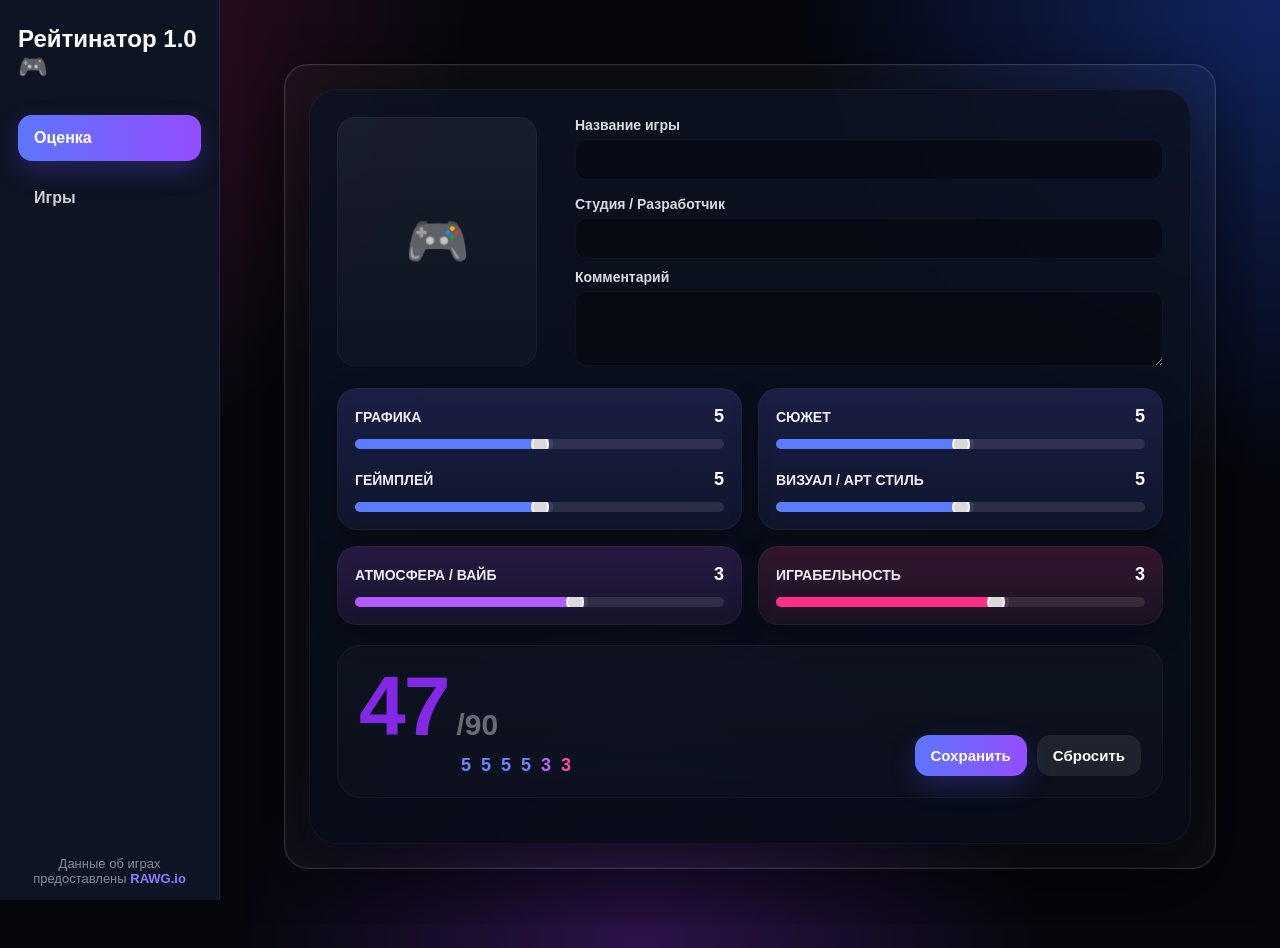
==== index.html @ c1629bd5 "added api for games" ====
<!DOCTYPE html>
<html lang="ru">
<head>
  <meta charset="UTF-8" />
  <meta name="viewport" content="width=device-width, initial-scale=1.0" />
  <title>Оценщик</title>
  <link rel="stylesheet" href="style.css">
  <script src="site.js" defer></script>
</head>
<body>
  <div class="app-layout">

    <aside class="sidebar">
      <div class="sidebar-logo">Рейтинатор 1.0 🎮</div>

      <button class="sidebar-btn active" onclick="window.location.href='index.html'">
        Оценка
      </button>

      <button class="sidebar-btn" onclick="window.location.href='games.html'">
        Игры
      </button>

      
      <div class="rawg-credit">
        Данные об играх предоставлены 
        <a href="https://rawg.io/" target="_blank">RAWG.io</a>
      </div>
    </aside>

    <main class="main-content">
      <section id="ratingSection" class="content-section">
        <div class="app-shell">
          <div class="panel">
            <div class="top-box">
              <div class="cover">🎮</div>

              <div class="track-info">
                <div class="field game-search-field">
                  <label for="gameName">Название игры</label>
                  <input type="text" id="gameName" autocomplete="off">
                  <div id="gameDropdown" class="gameDropdown"></div>
                </div>

                <div class="field">
                  <label for="gameStudio">Студия / Разработчик</label>
                  <input type="text" id="gameStudio">
                </div>

                <div class="field">
                  <label for="gameComment">Комментарий</label>
                  <textarea id="gameComment" rows="3"></textarea>
                </div>
              </div>
            </div>

            <div class="sliders-grid">
              <div class="slider-card purple">
                <div class="slider-row">
                  <div class="slider-head">
                    <span>Графика</span>
                    <span id="graphicsValue">10</span>
                  </div>
                  <input class="blue" type="range" id="graphics" min="0" max="10" value="5">
                </div>

                <div class="slider-row">
                  <div class="slider-head">
                    <span>Геймплей</span>
                    <span id="gameplayValue">10</span>
                  </div>
                  <input class="blue" type="range" id="gameplay" min="0" max="10" value="5">
                </div>
              </div>

              <div class="slider-card purple">
                <div class="slider-row">
                  <div class="slider-head">
                    <span>Сюжет</span>
                    <span id="storyValue">10</span>
                  </div>
                  <input class="blue" type="range" id="story" min="0" max="10" value="5">
                </div>  

                <div class="slider-row">
                  <div class="slider-head">
                    <span>Визуал / Арт стиль</span>
                    <span id="visualValue">10</span>
                  </div>
                  <input class="blue" type="range" id="visual" min="0" max="10" value="5">
                </div>
              </div>

              <div class="slider-card magenta">
                <div class="slider-row">
                  <div class="slider-head">
                    <span>Атмосфера / Вайб</span>
                    <span id="vibeValue">5</span>
                  </div>
                  <input class="violet" type="range" id="vibe" min="0" max="5" value="3">
                </div>
              </div>

              <div class="slider-card pink">
                <div class="slider-row">
                  <div class="slider-head">
                    <span>Играбельность</span>
                    <span id="replayValue">5</span>
                  </div>
                  <input class="pink" type="range" id="replay" min="0" max="5" value="3">
                </div>
              </div>
            </div>

            <div class="bottom-box">
              <div>
                <div class="score-wrap">
                  <div class="score-main">
                    <div class="score-value" id="totalScore">45</div>
                    <div class="score-max">/90</div>
                  </div>
                </div>

                <div class="mini-values">
                  <span class="blue-num" id="miniGraphics">10</span>
                  <span class="blue-num" id="miniGameplay">10</span>
                  <span class="blue-num" id="miniStory">10</span>
                  <span class="blue-num" id="miniVisual">10</span>
                  <span class="violet-num" id="miniVibe">5</span>
                  <span class="pink-num" id="miniReplay">5</span>
                </div>
              </div>


              <div class="actions">
                <button class="save-btn" onclick="addGame()">Сохранить</button>
                <button class="clear-btn" onclick="resetForm()">Сбросить</button>
              </div>
            </div>
          </div>
        </div>
      </section>
    </main>
  </div>

</body>
</html>
---- style.css ----
*{
        box-sizing:border-box;
        margin:0;
        padding:0;
    }

    body{
        margin:0;
        padding:0;
    }

        .app-layout{
        display:flex;
        min-height:100vh;
        width:100%;
    }
    
    .sidebar{
    position:fixed;
    left:0;
    top:0;
    width:220px;
    height:100vh;

    background:#0f1424;
    border-right:1px solid rgba(255,255,255,0.08);

    padding:25px 18px;

    display:flex;
    flex-direction:column;
    gap:14px;
    }

    .main-content{
    margin-left:220px;
    width:calc(100% - 220px);
    padding:40px;
    }

    .sidebar-logo {
    font-size: 24px;
    font-weight: 800;
    margin-bottom: 20px;
    color: white;
    }

    .sidebar-btn {
    border: none;
    background: transparent;
    color: rgba(255,255,255,0.8);
    padding: 14px 16px;
    border-radius: 14px;
    text-align: left;
    font-size: 16px;
    font-weight: 700;
    cursor: pointer;
    transition: 0.2s ease;
    }

    .sidebar-btn:hover {
    background: rgba(255,255,255,0.06);
    color: white;
    }

    .sidebar-btn.active {
    background: linear-gradient(90deg, #5d76ff, #954dff);
    color: white;
    box-shadow: 0 10px 25px rgba(101, 85, 255, 0.25);
    }

    .main-content {
    flex: 1;
    overflow-y: auto;
    }

    .content-section {
    width: 100%;
    }

    .games-title {
    margin-top: 0;
    margin-bottom: 20px;
    }



    body {
      margin: 0;
      min-height: 100vh;
      font-family: Arial, sans-serif;
      color: white;
      background:
        radial-gradient(circle at top left, rgba(173, 32, 95, 0.35), transparent 30%),
        radial-gradient(circle at top right, rgba(39, 92, 255, 0.35), transparent 30%),
        radial-gradient(circle at bottom center, rgba(161, 52, 255, 0.25), transparent 35%),
        #05070d;
      padding: 24px;
    }

    .app-shell {
      max-width: 1180px;
      margin: 0 auto;
      border: 1px solid rgba(255,255,255,0.15);
      border-radius: 24px;
      padding: 24px;
      background: rgba(255,255,255,0.03);
      box-shadow:
        0 0 0 1px rgba(255,255,255,0.03) inset,
        0 25px 80px rgba(0,0,0,0.45);
      backdrop-filter: blur(12px);
    }

    .panel {
      max-width: 1200px;
      margin: 0 auto;
      border-radius: 28px;
      padding: 28px;
      background: linear-gradient(
        180deg,
        rgba(12, 18, 34, 0.88),
        rgba(7, 12, 24, 0.93)
      );
      box-shadow:
        0 16px 60px rgba(0, 0, 0, 0.45),
        0 0 0 1px rgba(255,255,255,0.04) inset;
    }

    .top-box {
      display: grid;
      grid-template-columns: 120px 1fr;
      gap: 18px;
      align-items: stretch;
      margin-bottom: 22px;
    }

    .cover {
      border-radius: 18px;
      background: linear-gradient(180deg, rgba(255,255,255,0.05), rgba(255,255,255,0.02));
      display: flex;
      align-items: center;
      justify-content: center;
      font-size: 52px;
      min-height: 120px;
      min-width: 200px;
      box-shadow: 0 0 0 1px rgba(255,255,255,0.04) inset;
    }

    .track-info {
      display: grid;
      gap: 10px;
    }

    .field {
      display: flex;
      flex-direction: column;
      gap: 6px;
      margin-left: 100px;
    }

    .field label {
      font-size: 14px;
      color: rgba(255,255,255,0.85);
      font-weight: bold;
    }

    .field input,
    .field textarea {
      width: 100%;
      border: none;
      outline: none;
      border-radius: 12px;
      padding: 12px 14px;
      background: rgba(0,0,0,0.35);
      color: white;
      font-size: 15px;
      box-shadow: 0 0 0 1px rgba(255,255,255,0.04) inset;
    }

    .field input::placeholder,
    .field textarea::placeholder {
      color: rgba(255,255,255,0.3);
    }

    .sliders-grid {
      display: grid;
      grid-template-columns: 1fr 1fr;
      gap: 16px;
      margin-bottom: 20px;
    }

    .slider-card {
      border-radius: 20px;
      padding: 18px 18px 14px;
      background: linear-gradient(180deg, rgba(255,255,255,0.03), rgba(255,255,255,0.02));
      box-shadow:
        0 0 0 1px rgba(255,255,255,0.04) inset,
        0 10px 30px rgba(0,0,0,0.2);
    }

    .slider-card.purple {
      background:
        linear-gradient(180deg, rgba(91, 94, 255, 0.16), rgba(41, 61, 186, 0.08)),
        rgba(255,255,255,0.02);
    }

    .slider-card.magenta {
      background:
        linear-gradient(180deg, rgba(179, 65, 255, 0.16), rgba(130, 45, 185, 0.08)),
        rgba(255,255,255,0.02);
    }

    .slider-card.pink {
      background:
        linear-gradient(180deg, rgba(255, 44, 128, 0.16), rgba(171, 23, 81, 0.08)),
        rgba(255,255,255,0.02);
    }

    .slider-row {
      margin-bottom: 16px;
    }

    .slider-row:last-child {
      margin-bottom: 0;
    }

    .slider-head {
      display: flex;
      justify-content: space-between;
      align-items: center;
      gap: 12px;
      margin-bottom: 8px;
      font-size: 14px;
      font-weight: 700;
      text-transform: uppercase;
      color: rgba(255,255,255,0.93);
    }

    .slider-head span:last-child {
      font-size: 18px;
      color: white;
      min-width: 24px;
      text-align: right;
    }

    input[type="range"] {
      -webkit-appearance: none;
      appearance: none;
      width: 100%;
      height: 10px;
      border-radius: 999px;
      outline: none;
      background: rgba(255,255,255,0.10);
      overflow: hidden;
    }

    input[type="range"]::-webkit-slider-runnable-track {
      height: 10px;
      border-radius: 999px;
    }

    input.blue::-webkit-slider-thumb,
    input.violet::-webkit-slider-thumb,
    input.pink::-webkit-slider-thumb {
      -webkit-appearance: none;
      appearance: none;
      width: 18px;
      height: 18px;
      border-radius: 50%;
      margin-top: -4px;
      border: 2px solid rgba(255,255,255,0.8);
      background: #d9d9d9;
      box-shadow:
        -300px 0 0 300px currentColor,
        0 0 0 4px rgba(255,255,255,0.08);
      cursor: pointer;
    }

    input.blue {
      color: #5c7cff;
    }

    input.violet {
      color: #b15cff;
    }

    input.pink {
      color: #ff2f87;
    }

    .bottom-box {
      display: grid;
      grid-template-columns: 1fr auto;
      gap: 16px;
      align-items: end;
      border-radius: 24px;
      padding: 22px;
      background: linear-gradient(180deg, rgba(255,255,255,0.025), rgba(255,255,255,0.015));
      box-shadow: 0 0 0 1px rgba(255,255,255,0.04) inset;
      margin-bottom: 18px;
    }

    .score-wrap {
      display: flex;
      align-items: center;
      gap: 18px;
      flex-wrap: wrap;
    }

    .score-icon {
      width: 82px;
      height: 82px;
      border-radius: 50%;
      background: #ffd537;
      color: #111;
      display: flex;
      align-items: center;
      justify-content: center;
      font-size: 44px;
      font-weight: bold;
      box-shadow: 0 10px 30px rgba(255, 213, 55, 0.28);
    }

    .score-main {
      display: flex;
      align-items: baseline;
      gap: 8px;
      flex-wrap: wrap;
    }

    .score-value {
      font-size: 84px;
      font-weight: 800;
      line-height: 0.95;
      color: #8328e4;
      letter-spacing: -2px;
    }

    .score-max {
      font-size: 30px;
      color: rgba(255,255,255,0.38);
      font-weight: 700;
    }

    .mini-values {
      display: flex;
      gap: 10px;
      flex-wrap: wrap;
      margin-top: 8px;
      margin-left: 102px;
      font-weight: 700;
      font-size: 18px;
    }

    .mini-values .blue-num {
      color: #6b85ff;
    }

    .mini-values .violet-num {
      color: #b867ff;
    }

    .mini-values .pink-num {
      color: #ff4c9d;
    }

    .actions {
      display: flex;
      gap: 10px;
      align-items: center;
      flex-wrap: wrap;
      justify-content: flex-end;
    }

    button {
      border: none;
      cursor: pointer;
      border-radius: 14px;
      padding: 12px 16px;
      font-size: 15px;
      font-weight: 700;
      color: white;
      transition: 0.2s ease;
    }

    .save-btn {
      background: linear-gradient(90deg, #5d76ff, #954dff);
      box-shadow: 0 10px 25px rgba(101, 85, 255, 0.25);
    }

    .clear-btn {
      background: rgba(255,255,255,0.08);
    }

    .danger-btn {
      background: rgba(255, 63, 120, 0.18);
      color: #ff87b2;
    }

    button:hover {
      transform: translateY(-1px);
      opacity: 0.95;
    }

    .list {
      display: grid;
      gap: 14px;
    }

    .saved-card {
      border-radius: 18px;
      padding: 18px;
      background: rgba(255,255,255,0.035);
      box-shadow: 0 0 0 1px rgba(255,255,255,0.04) inset;
    }

    .saved-card-top {
      display: flex;
      justify-content: space-between;
      gap: 14px;
      align-items: start;
      margin-bottom: 10px;
    }

    .saved-card h4 {
      margin: 0 0 6px 0;
      font-size: 22px;
    }

    .saved-meta {
      color: rgba(255,255,255,0.65);
      font-size: 14px;
    }

    .saved-score {
      font-size: 28px;
      font-weight: 800;
      color: #ffd537;
      white-space: nowrap;
    }

    .saved-comment {
      color: rgba(255,255,255,0.88);
      margin-top: 10px;
      line-height: 1.5;
    }

    .saved-stats {
      display: flex;
      gap: 12px;
      flex-wrap: wrap;
      margin-top: 12px;
      font-size: 14px;
      color: rgba(255,255,255,0.78);
    }

    .saved-actions {
      margin-top: 14px;
      display: flex;
      gap: 10px;
      flex-wrap: wrap;
    }

    .empty {
      text-align: center;
      color: rgba(255,255,255,0.45);
      padding: 20px 0 10px;
    }

    @media (max-width: 900px) {
      .sliders-grid {
        grid-template-columns: 1fr;
      }

      .bottom-box {
        grid-template-columns: 1fr;
      }

      .actions {
        justify-content: flex-start;
      }

      .score-value {
        font-size: 64px;
      }

      .mini-values {
        margin-left: 0;
      }
    }

    @media (max-width: 640px) {
      .top-box {
        grid-template-columns: 1fr;
      }

      .cover {
        min-height: 100px;
      }

      .score-icon {
        width: 64px;
        height: 64px;
        font-size: 34px;
      }

      .score-value {
        font-size: 52px;
      }
    }

    .actions-games{
        padding-top: 20px;
    }

    .score-label {
    margin-top: 8px;
    font-size: 22px;
    font-weight: 800;
    letter-spacing: 1px;
    color: #ffffff;
    }

    .score-decimal {
    margin-top: 4px;
    font-size: 16px;
    color: rgba(255,255,255,0.65);
    }

    .game-search-field {
    position: relative;
  }

  .game-dropdown {
    position: absolute;
    top: calc(100% + 6px);
    left: 0;
    width: 100%;
    background: rgba(12, 18, 34, 0.98);
    border: 1px solid rgba(255,255,255,0.08);
    border-radius: 14px;
    box-shadow: 0 14px 40px rgba(0,0,0,0.35);
    backdrop-filter: blur(10px);
    z-index: 1000;
    overflow: hidden;
    display: none;
    max-height: 320px;
    overflow-y: auto;
  }

  .game-option {
    display: grid;
    grid-template-columns: 52px 1fr;
    gap: 12px;
    align-items: center;
    padding: 10px 12px;
    cursor: pointer;
    transition: 0.15s ease;
  }

  .game-option:hover {
    background: rgba(255,255,255,0.06);
  }

  .game-option img {
    width: 52px;
    height: 52px;
    object-fit: cover;
    border-radius: 10px;
    background: rgba(255,255,255,0.05);
  }

  .game-option-title {
    font-size: 14px;
    font-weight: 700;
    color: white;
  }

  .game-option-subtitle {
    font-size: 12px;
    color: rgba(255,255,255,0.6);
    margin-top: 2px;
  }

  .cover.has-image {
    background-size: cover;
    background-position: center;
    background-repeat: no-repeat;
    color: transparent;
  }

  .saved-cover {
    width: 20%;
    height: 300px;
    border-radius: 16px;
    background-size: cover;
    background-position: center;
    background-repeat: no-repeat;
    margin-bottom: 14px;
  }

  .rawg-credit {
    margin-top: 69vh;
    text-align: center;
    font-size: 13px;
    color: rgba(255,255,255,0.5);
  }

  .rawg-credit a {
    color: #8c7bff;
    text-decoration: none;
    font-weight: 600;
  }

  .rawg-credit a:hover {
    text-decoration: underline;
  }
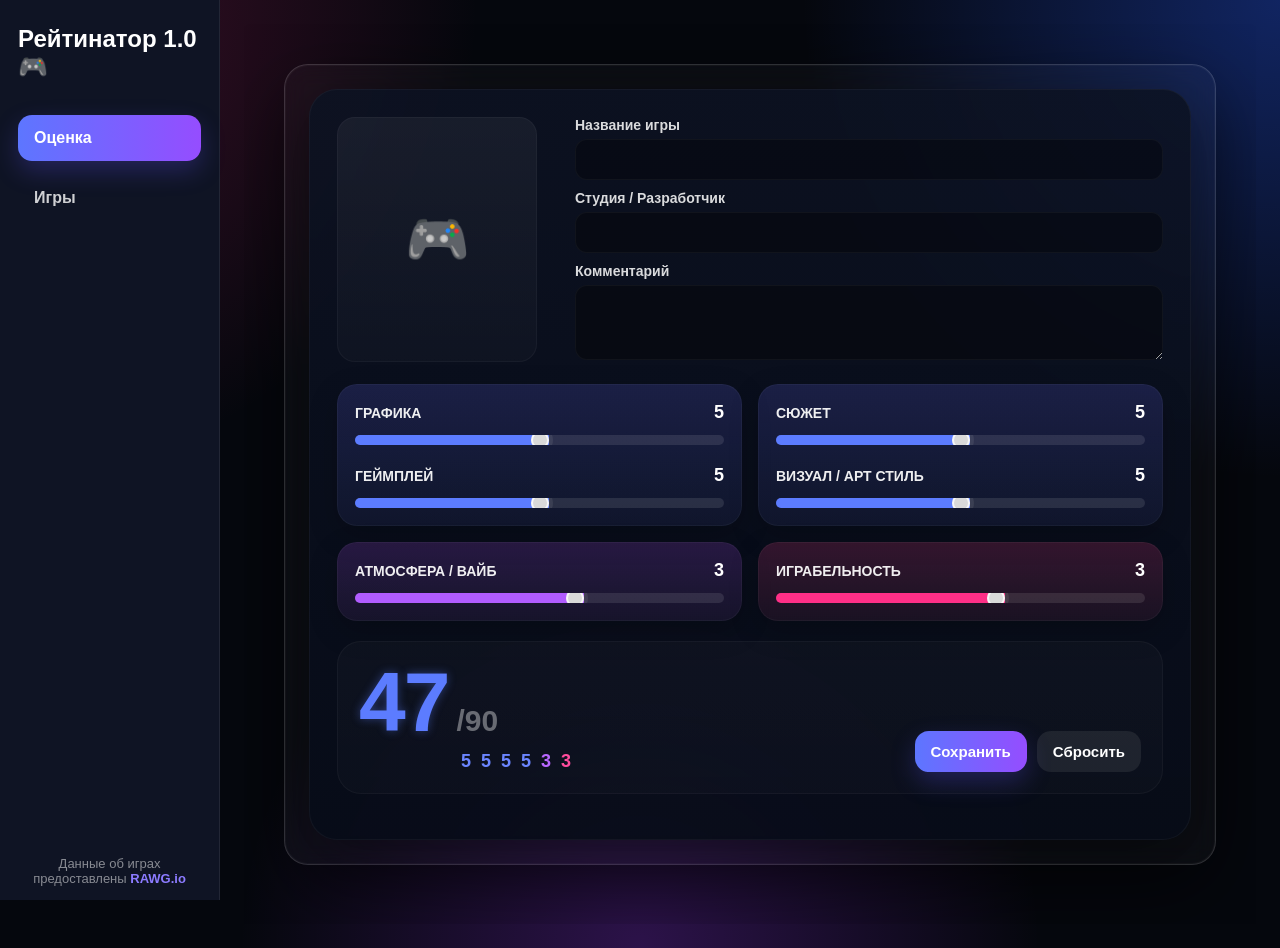
==== commit 32256eeb: "changed dropdown search" ====
--- a/index.html
+++ b/index.html
@@ -39,7 +39,6 @@
                 <div class="field game-search-field">
                   <label for="gameName">Название игры</label>
                   <input type="text" id="gameName" autocomplete="off">
-                  <div id="gameDropdown" class="gameDropdown"></div>
                 </div>
 
                 <div class="field">
--- a/style.css
+++ b/style.css
@@ -130,8 +130,9 @@
       display: grid;
       grid-template-columns: 120px 1fr;
       gap: 18px;
-      align-items: stretch;
+      align-items: start;
       margin-bottom: 22px;
+      overflow: visible;
     }
 
     .cover {
@@ -139,9 +140,10 @@
       background: linear-gradient(180deg, rgba(255,255,255,0.05), rgba(255,255,255,0.02));
       display: flex;
       align-items: center;
+      align-self: start;
       justify-content: center;
       font-size: 52px;
-      min-height: 120px;
+      min-height: 245px;
       min-width: 200px;
       box-shadow: 0 0 0 1px rgba(255,255,255,0.04) inset;
     }
@@ -149,6 +151,7 @@
     .track-info {
       display: grid;
       gap: 10px;
+      overflow: visible;
     }
 
     .field {
@@ -405,6 +408,7 @@
     .list {
       display: grid;
       gap: 14px;
+      padding-top: 20px;
     }
 
     .saved-card {
@@ -529,23 +533,20 @@
 
     .game-search-field {
     position: relative;
+    overflow: visible;
   }
 
   .game-dropdown {
-    position: absolute;
-    top: calc(100% + 6px);
-    left: 0;
-    width: 100%;
-    background: rgba(12, 18, 34, 0.98);
-    border: 1px solid rgba(255,255,255,0.08);
-    border-radius: 14px;
-    box-shadow: 0 14px 40px rgba(0,0,0,0.35);
-    backdrop-filter: blur(10px);
-    z-index: 1000;
-    overflow: hidden;
-    display: none;
-    max-height: 320px;
-    overflow-y: auto;
+  position: absolute;
+  z-index: 99999;
+
+  display: none;
+  max-height: 320px;
+  overflow-y: auto;
+
+  background: rgba(12, 18, 34, 0.98);
+  border-radius: 14px;
+  box-shadow: 0 20px 60px rgba(0,0,0,0.5);
   }
 
   .game-option {
@@ -577,7 +578,7 @@
   }
 
   .game-option-subtitle {
-    font-size: 12px;
+    font-size: 12px;  
     color: rgba(255,255,255,0.6);
     margin-top: 2px;
   }
@@ -590,13 +591,14 @@
   }
 
   .saved-cover {
-    width: 20%;
-    height: 300px;
+    width: 23%;
+    height: 350px;
     border-radius: 16px;
     background-size: cover;
     background-position: center;
     background-repeat: no-repeat;
     margin-bottom: 14px;
+    box-shadow: 0 10px 25px rgba(89, 81, 144, 0.25);
   }
 
   .rawg-credit {
@@ -614,4 +616,150 @@
 
   .rawg-credit a:hover {
     text-decoration: underline;
-  }+  }
+  .games-toolbar {
+  display: flex;
+  gap: 14px;
+  align-items: center;
+  margin-bottom: 18px;
+}
+
+  .games-search:focus {
+    box-shadow:
+      0 0 0 1px rgba(140,120,255,0.6),
+      0 0 20px rgba(140,120,255,0.2);
+  }
+
+  .search-box {
+    position: relative;
+    flex: 1;
+  }
+
+  .search-icon {
+    position: absolute;
+    left: 14px;
+    top: 50%;
+    transform: translateY(-50%);
+    width: 18px;
+    height: 18px;
+    stroke: rgba(255,255,255,0.6);
+    stroke-width: 2;
+    fill: none;
+    pointer-events: none;
+    z-index: 2;
+  }
+
+  .games-search {
+    width: 100%;
+    padding: 14px 16px 14px 44px;
+    border-radius: 14px;
+    border: none;
+    outline: none;
+    background: rgba(0,0,0,0.35);
+    color: white;
+    font-size: 15px;
+    box-shadow: 0 0 0 1px rgba(255,255,255,0.04) inset;
+  }
+
+  .games-search::placeholder {
+    color: rgba(255,255,255,0.35);
+  }
+
+  .sort-box {
+    position: relative;
+  }
+
+  .sort-btn {
+    background: rgba(255,255,255,0.08);
+    color: white;
+    border: none;
+    border-radius: 14px;
+    padding: 14px 18px;
+    font-size: 14px;
+    font-weight: 700;
+    cursor: pointer;
+    min-width: 120px;
+  }
+
+  .sort-btn:hover {
+    background: rgba(255,255,255,0.12);
+  }
+
+  .sort-menu {
+    position: absolute;
+    top: calc(100% + 8px);
+    right: 0;
+    width: 180px;
+    background: rgba(14, 18, 32, 0.96);
+    border: 1px solid rgba(255,255,255,0.08);
+    border-radius: 16px;
+    padding: 8px;
+    box-shadow: 0 16px 40px rgba(0,0,0,0.35);
+    backdrop-filter: blur(12px);
+    display: none;
+    z-index: 1000;
+  }
+
+  .sort-menu.open {
+    display: block;
+  }
+
+  .sort-option {
+    width: 100%;
+    text-align: left;
+    background: transparent;
+    color: rgba(255,255,255,0.85);
+    border: none;
+    border-radius: 12px;
+    padding: 12px 12px;
+    margin: 2px;
+    font-size: 14px;
+    font-weight: 600;
+    cursor: pointer;
+  }
+
+  .sort-option:hover {
+    background: rgba(255,255,255,0.06);
+  }
+
+  .sort-option.active {
+    background: linear-gradient(90deg, rgba(92,124,255,0.22), rgba(177,92,255,0.22));
+    color: white;
+  }
+
+  .no-results {
+    text-align: center;
+    color: rgba(255,255,255,0.45);
+    padding: 20px 0 10px;
+  }
+
+  .saved-cover {
+    width: 23%;
+    height: 325px;
+    border-radius: 16px;
+    background-size: cover;
+    background-position: center;
+    background-repeat: no-repeat;
+    margin-bottom: 14px;
+  }
+
+  @media (max-width: 300px) {
+    .games-toolbar {
+      flex-direction: column;
+      align-items: stretch;
+    }
+
+    .sort-box {
+      width: 100%;
+    }
+
+    .sort-btn {
+      width: 100%;
+    }
+
+    .sort-menu {
+      left: 0;
+      right: auto;
+      width: 100%;
+    }
+  }
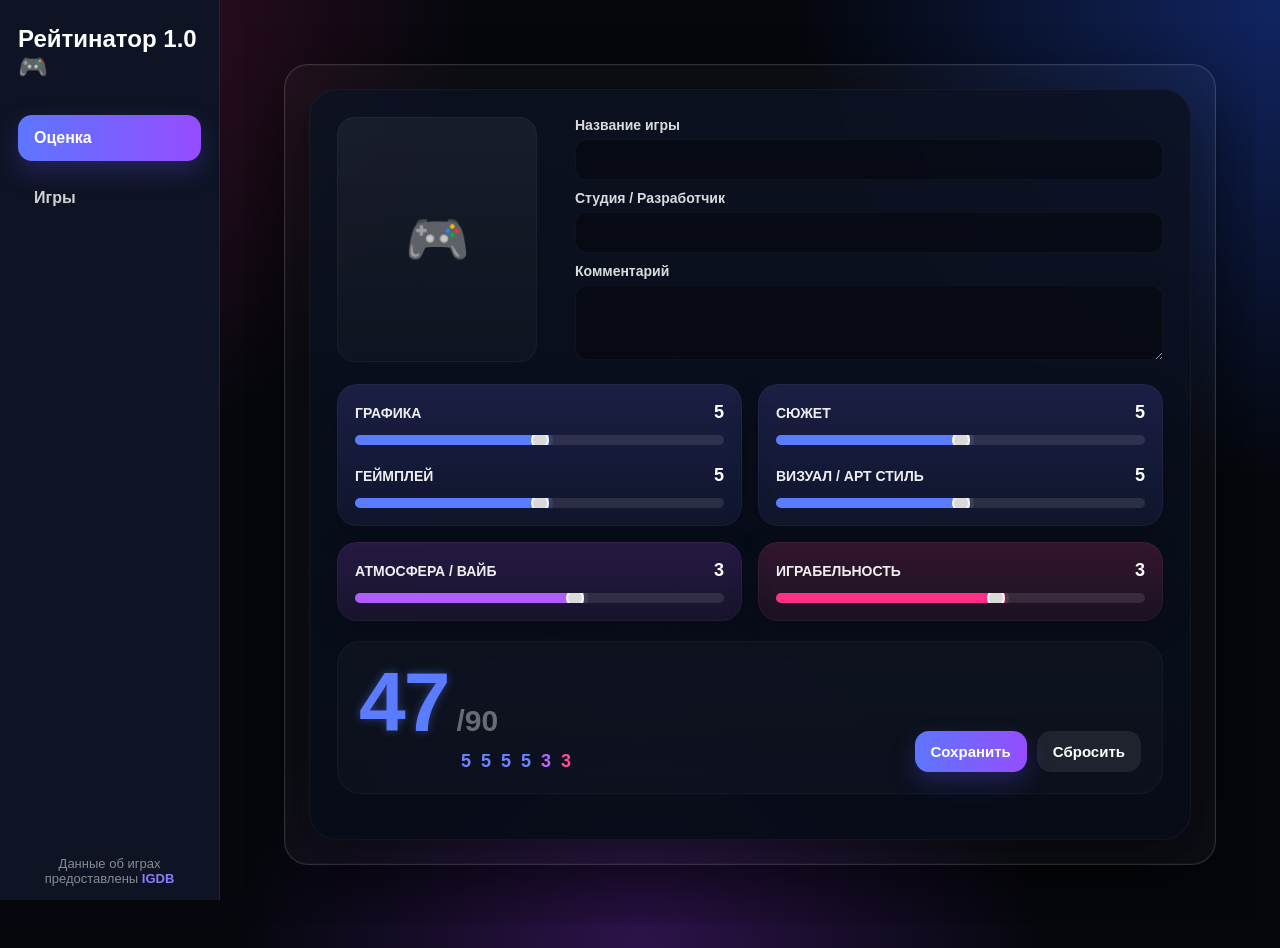
==== commit d37bb6e3: "fixed bugs" ====
--- a/index.html
+++ b/index.html
@@ -24,7 +24,7 @@
       
       <div class="rawg-credit">
         Данные об играх предоставлены 
-        <a href="https://rawg.io/" target="_blank">RAWG.io</a>
+        <a href="https://www.igdb.com" target="_blank">IGDB</a>
       </div>
     </aside>
 
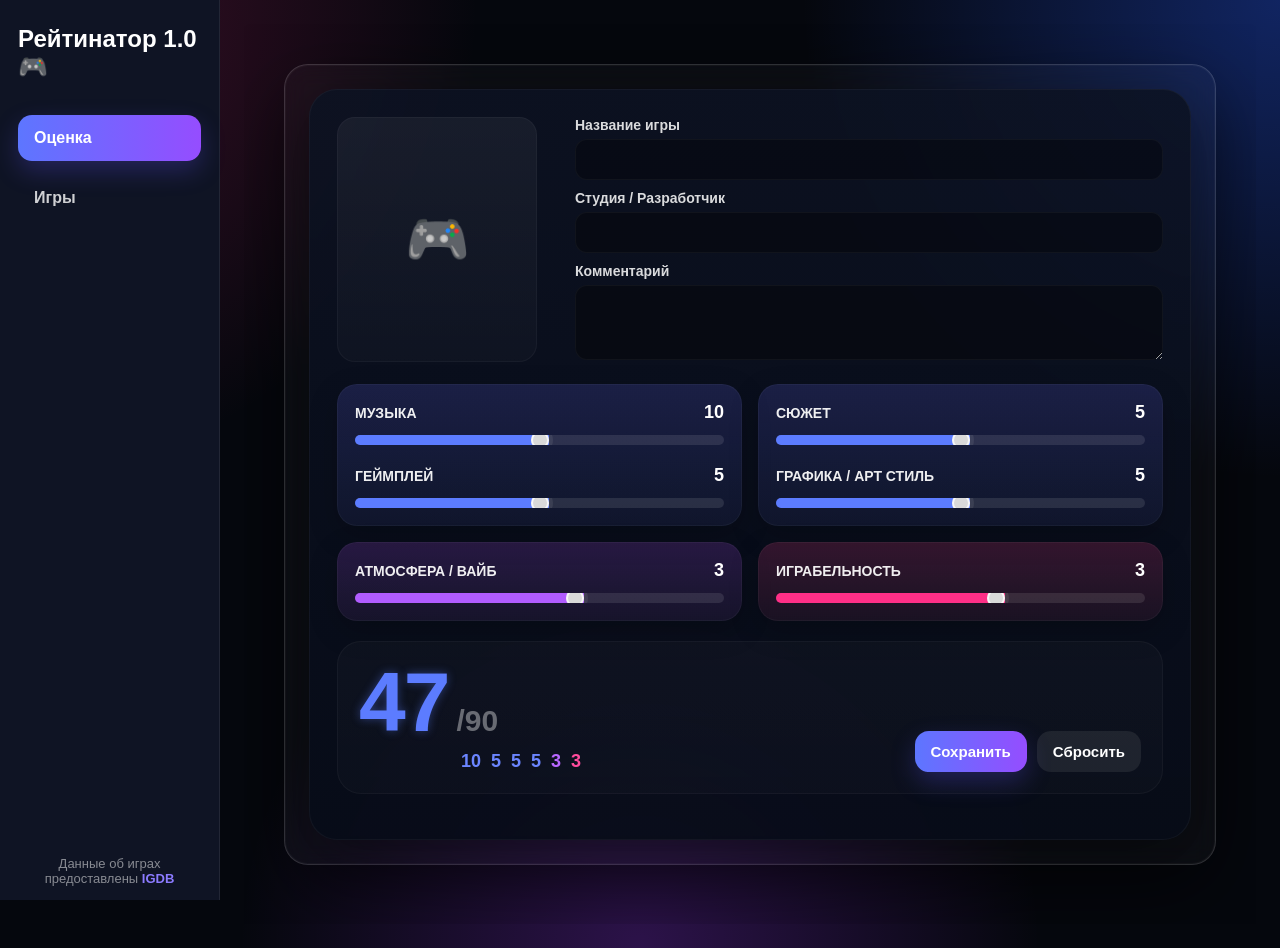
==== commit fdf08414: "changed slidebar" ====
--- a/index.html
+++ b/index.html
@@ -57,10 +57,10 @@
               <div class="slider-card purple">
                 <div class="slider-row">
                   <div class="slider-head">
-                    <span>Графика</span>
-                    <span id="graphicsValue">10</span>
+                    <span>Музыка</span>
+                    <span id="musicValue">10</span>
                   </div>
-                  <input class="blue" type="range" id="graphics" min="0" max="10" value="5">
+                  <input class="blue" type="range" id="music" min="0" max="10" value="5">
                 </div>
 
                 <div class="slider-row">
@@ -83,7 +83,7 @@
 
                 <div class="slider-row">
                   <div class="slider-head">
-                    <span>Визуал / Арт стиль</span>
+                    <span>Графика / Арт стиль</span>
                     <span id="visualValue">10</span>
                   </div>
                   <input class="blue" type="range" id="visual" min="0" max="10" value="5">
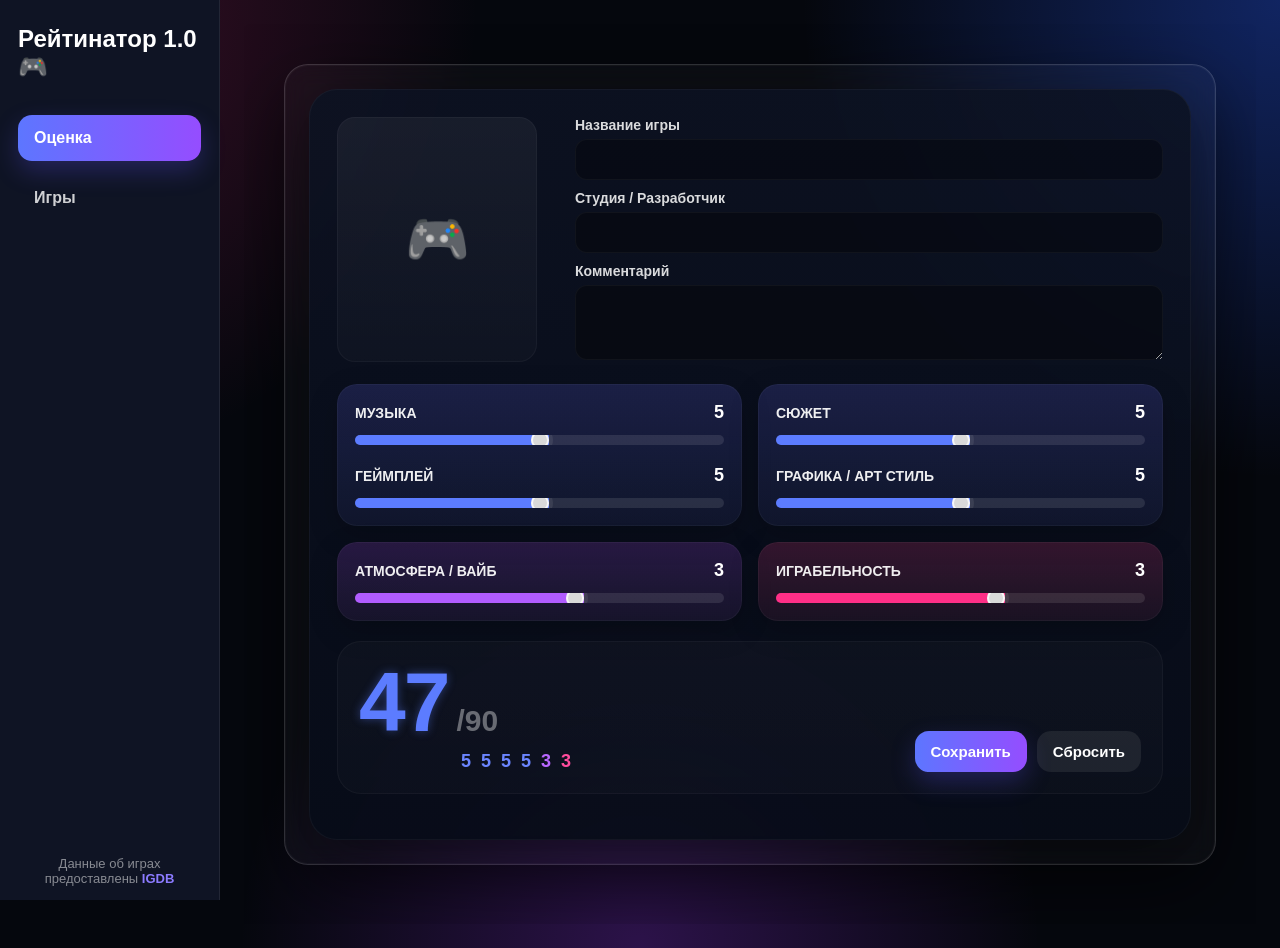
==== commit d52982e9: "hotfix" ====
--- a/index.html
+++ b/index.html
@@ -121,7 +121,7 @@
                 </div>
 
                 <div class="mini-values">
-                  <span class="blue-num" id="miniGraphics">10</span>
+                  <span class="blue-num" id="miniMusic">10</span>
                   <span class="blue-num" id="miniGameplay">10</span>
                   <span class="blue-num" id="miniStory">10</span>
                   <span class="blue-num" id="miniVisual">10</span>
--- a/style.css
+++ b/style.css
@@ -291,6 +291,73 @@
       color: #ff2f87;
     }
 
+    input.blue::-moz-range-track {
+    height: 10px;
+    border-radius: 999px;
+    background: rgba(255,255,255,0.10);
+    }
+
+    input.blue::-moz-range-progress {
+      height: 10px;
+      border-radius: 999px;
+      background: #5c7cff;
+    }
+
+    input.blue::-moz-range-thumb {
+      width: 18px;
+      height: 18px;
+      border-radius: 50%;
+      border: 2px solid rgba(255,255,255,0.8);
+      background: #d9d9d9;
+      cursor: pointer;
+    }
+
+    input.blue::-moz-range-track {
+    height: 10px;
+    border-radius: 999px;
+    background: rgba(255,255,255,0.10);
+    }
+
+    input.blue::-moz-range-progress {
+      height: 10px;
+      border-radius: 999px;
+      background: #5c7cff;
+    }
+
+    input.blue::-moz-range-thumb {
+      width: 18px;
+      height: 18px;
+      border-radius: 50%;
+      border: 2px solid rgba(255,255,255,0.8);
+      background: #d9d9d9;
+      cursor: pointer;
+    }
+
+    input.violet::-moz-range-track {
+    height: 10px;
+      border-radius: 999px;
+      background: rgba(255,255,255,0.10);
+    }
+
+    input.violet::-moz-range-progress {
+      height: 10px;
+      border-radius: 999px;
+      background: #b15cff;
+    }
+
+    input.violet::-moz-range-thumb {
+      width: 18px;
+      height: 18px;
+      border-radius: 50%;
+      border: 2px solid rgba(255,255,255,0.8);
+      background: #d9d9d9;
+      cursor: pointer;
+    }
+
+    input[type="range"]::-moz-focus-outer {
+    border: 0;
+    }
+
     .bottom-box {
       display: grid;
       grid-template-columns: 1fr auto;
@@ -763,3 +830,4 @@
       width: 100%;
     }
   }
+  
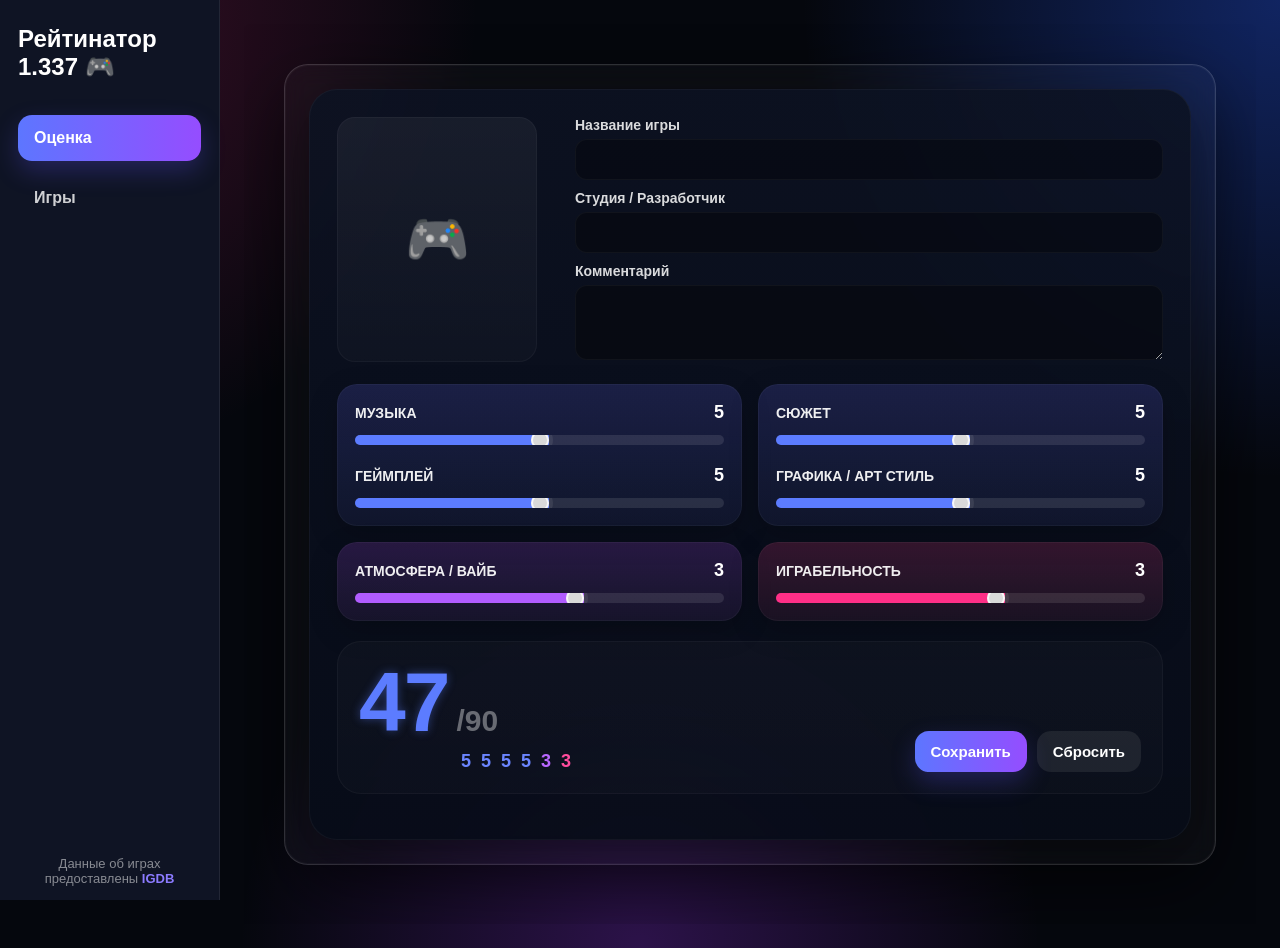
==== commit 7521ff53: "xd" ====
--- a/index.html
+++ b/index.html
@@ -11,7 +11,7 @@
   <div class="app-layout">
 
     <aside class="sidebar">
-      <div class="sidebar-logo">Рейтинатор 1.0 🎮</div>
+      <div class="sidebar-logo">Рейтинатор 1.337 🎮</div>
 
       <button class="sidebar-btn active" onclick="window.location.href='index.html'">
         Оценка
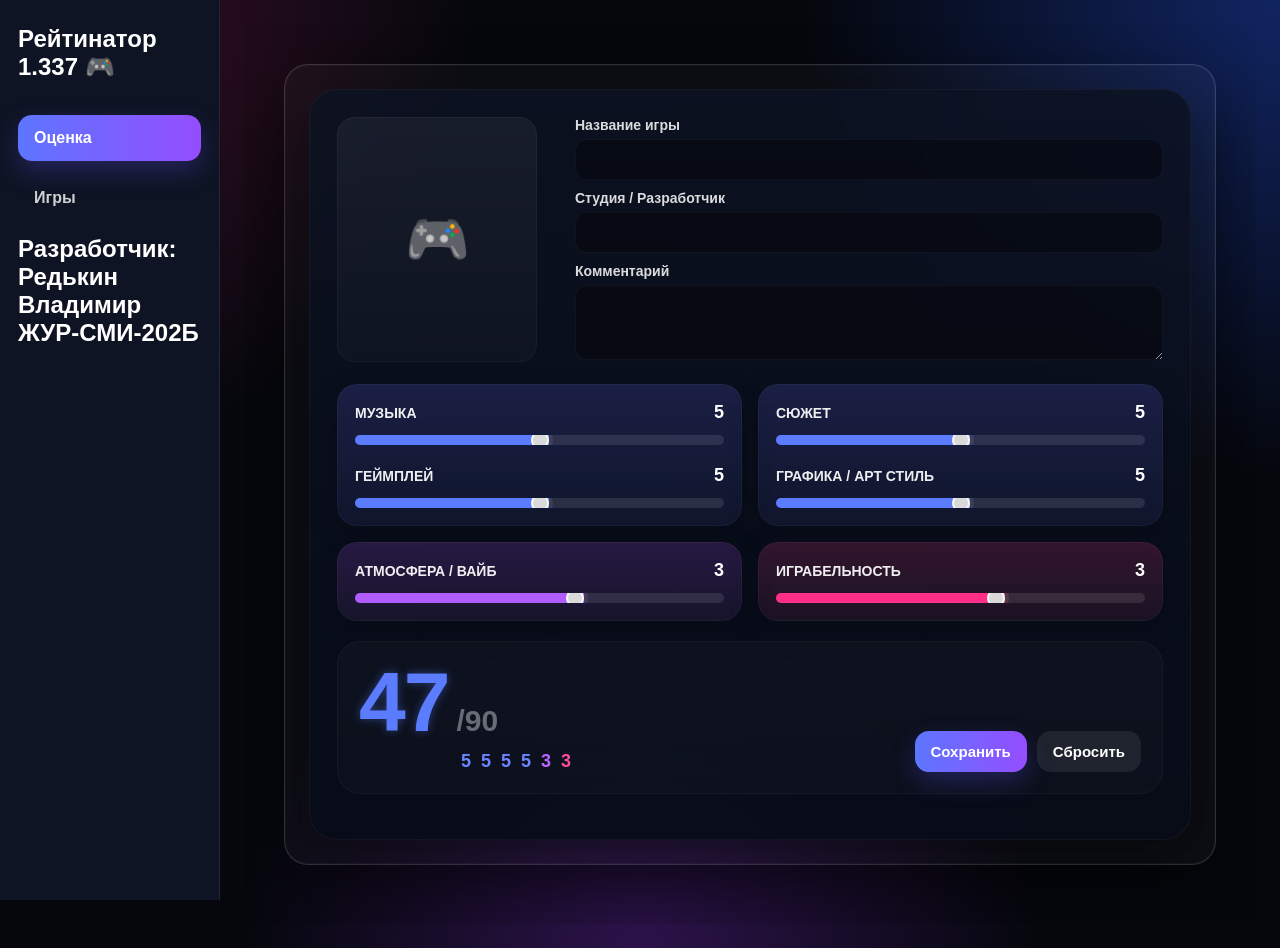
==== commit 7d193090: "test" ====
--- a/index.html
+++ b/index.html
@@ -5,6 +5,10 @@
   <meta name="viewport" content="width=device-width, initial-scale=1.0" />
   <title>Оценщик</title>
   <link rel="stylesheet" href="style.css">
+  <link rel="apple-touch-icon" sizes="180x180" href="/apple-touch-icon.png">
+  <link rel="icon" type="image/png" sizes="32x32" href="/favicon-32x32.png">
+  <link rel="icon" type="image/png" sizes="16x16" href="/favicon-16x16.png">
+  <link rel="manifest" href="/site.webmanifest">
   <script src="site.js" defer></script>
 </head>
 <body>
@@ -21,7 +25,12 @@
         Игры
       </button>
 
-      
+      <div class="sidebar-logo">Разработчик: Редькин
+        Владимир
+        
+
+ЖУР-СМИ-202Б
+      </div>
       <div class="rawg-credit">
         Данные об играх предоставлены 
         <a href="https://www.igdb.com" target="_blank">IGDB</a>
--- a/style.css
+++ b/style.css
@@ -312,25 +312,25 @@
       cursor: pointer;
     }
 
-    input.blue::-moz-range-track {
+  input.pink::-moz-range-track {
     height: 10px;
     border-radius: 999px;
     background: rgba(255,255,255,0.10);
     }
 
-    input.blue::-moz-range-progress {
-      height: 10px;
-      border-radius: 999px;
-      background: #5c7cff;
-    }
-
-    input.blue::-moz-range-thumb {
-      width: 18px;
-      height: 18px;
-      border-radius: 50%;
-      border: 2px solid rgba(255,255,255,0.8);
-      background: #d9d9d9;
-      cursor: pointer;
+    input.pink::-moz-range-progress {
+    height: 10px;
+    border-radius: 999px;
+    background: #ff2f87;
+    }
+
+    input.pink::-moz-range-thumb {
+    width: 18px;
+    height: 18px;
+    border-radius: 50%;
+    border: 2px solid rgba(255,255,255,0.8);
+    background: #d9d9d9;
+    cursor: pointer;
     }
 
     input.violet::-moz-range-track {
